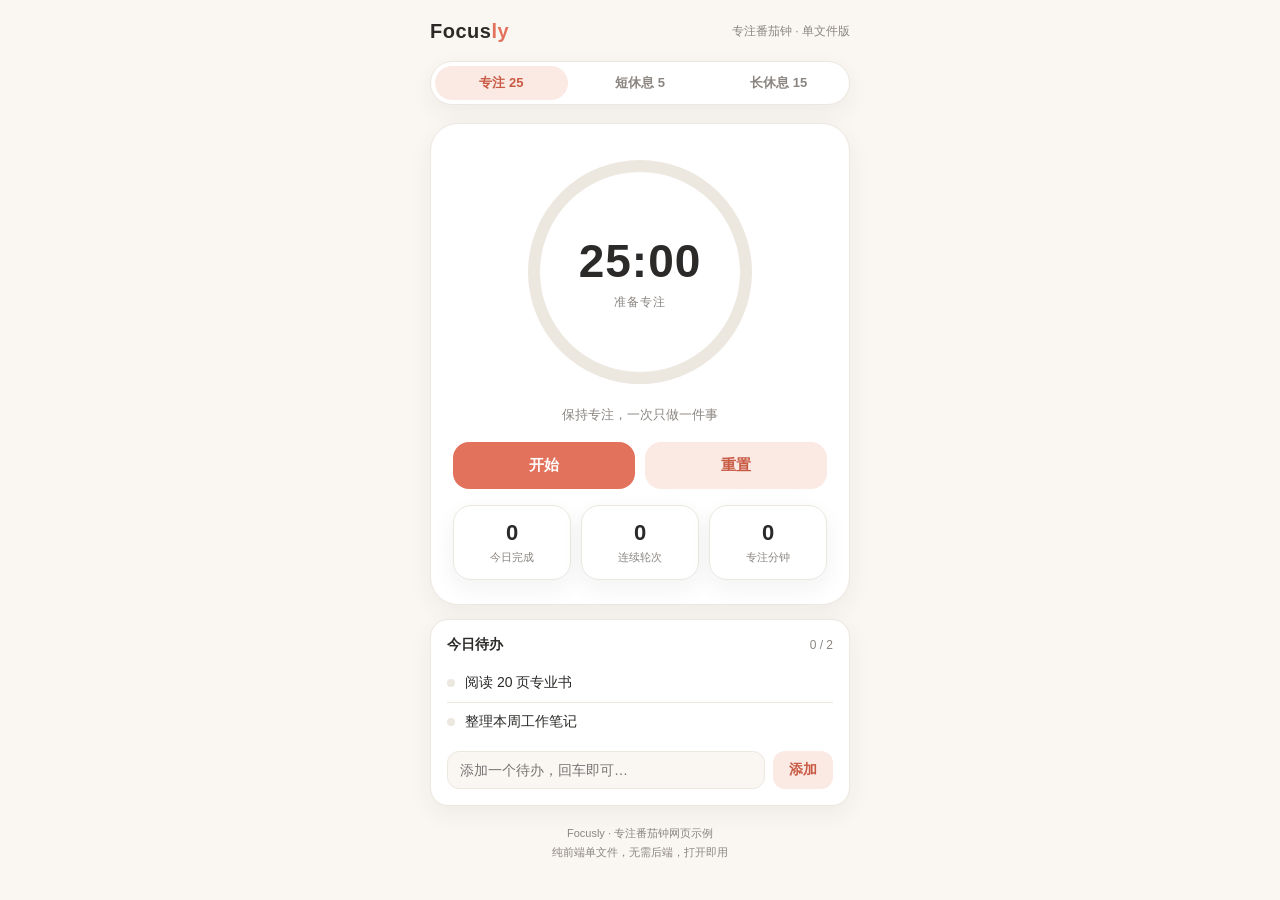
==== index.html @ edd3c275 "Add files via upload 专注番茄钟 ，专注：25分钟  休息5分钟 长休息15分钟 # Focusly · 专注番茄钟网页应用  一个纯前端实现的专注番茄钟网页示例，打开即用，" ====
<!DOCTYPE html>
<html lang="zh-CN">
<head>
<meta charset="UTF-8">
<meta name="viewport" content="width=device-width, initial-scale=1.0, viewport-fit=cover">
<meta name="theme-color" content="#faf7f2">
<title>Focusly · 专注番茄钟</title>
<style>
  :root {
    --bg: #faf7f2;
    --card: #ffffff;
    --text: #2b2a28;
    --muted: #8a8580;
    --line: #ece7df;
    --accent: #e2725b;
    --accent-soft: #fbe9e4;
    --accent-deep: #c85a43;
    --shadow: 0 8px 24px rgba(43, 42, 40, 0.06);
  }
  * { box-sizing: border-box; -webkit-tap-highlight-color: transparent; }
  html, body { margin: 0; padding: 0; }
  body {
    background: var(--bg);
    color: var(--text);
    font-family: -apple-system, BlinkMacSystemFont, "PingFang SC", "Helvetica Neue", "Microsoft YaHei", sans-serif;
    min-height: 100vh;
    display: flex;
    flex-direction: column;
    align-items: center;
    padding: max(20px, env(safe-area-inset-top)) 16px max(24px, env(safe-area-inset-bottom));
  }
  .wrap { width: 100%; max-width: 420px; }
  header {
    display: flex;
    align-items: center;
    justify-content: space-between;
    margin-bottom: 18px;
  }
  .brand { font-size: 20px; font-weight: 700; letter-spacing: 0.5px; }
  .brand span { color: var(--accent); }
  .tag { font-size: 12px; color: var(--muted); }

  .tabs {
    display: flex;
    gap: 6px;
    background: var(--card);
    border: 1px solid var(--line);
    padding: 4px;
    border-radius: 999px;
    margin-bottom: 18px;
    box-shadow: var(--shadow);
  }
  .tab {
    flex: 1;
    border: none;
    background: transparent;
    color: var(--muted);
    font-size: 13px;
    font-weight: 600;
    padding: 8px 0;
    border-radius: 999px;
    cursor: pointer;
    transition: background .2s ease, color .2s ease;
    font-family: inherit;
  }
  .tab.active { background: var(--accent-soft); color: var(--accent-deep); }

  .timer-card {
    background: var(--card);
    border: 1px solid var(--line);
    border-radius: 28px;
    padding: 28px 22px 24px;
    box-shadow: var(--shadow);
    text-align: center;
  }
  .ring { position: relative; width: 240px; height: 240px; margin: 0 auto 14px; }
  .ring svg { transform: rotate(-90deg); width: 100%; height: 100%; }
  .ring .track { stroke: var(--line); }
  .ring .prog { stroke: var(--accent); stroke-linecap: round; transition: stroke-dashoffset .5s linear; }
  .time-text {
    position: absolute; inset: 0;
    display: flex; flex-direction: column;
    align-items: center; justify-content: center;
    gap: 6px;
  }
  .time-value { font-size: 46px; font-weight: 700; font-variant-numeric: tabular-nums; letter-spacing: 1px; }
  .time-label { font-size: 12px; color: var(--muted); letter-spacing: 1px; }
  .hint { font-size: 13px; color: var(--muted); min-height: 18px; }

  .actions { display: flex; gap: 10px; margin-top: 18px; }
  .btn {
    flex: 1;
    border: none;
    border-radius: 16px;
    padding: 14px 0;
    font-size: 15px;
    font-weight: 700;
    cursor: pointer;
    transition: transform .12s ease, opacity .2s ease;
    font-family: inherit;
  }
  .btn:active { transform: scale(0.97); }
  .btn-primary { background: var(--accent); color: #fff; }
  .btn-primary:disabled { opacity: .5; }
  .btn-ghost { background: var(--accent-soft); color: var(--accent-deep); }
  .btn-ghost:disabled { opacity: .5; }

  .stats {
    display: grid;
    grid-template-columns: repeat(3, 1fr);
    gap: 10px;
    margin-top: 16px;
  }
  .stat {
    background: var(--card);
    border: 1px solid var(--line);
    border-radius: 18px;
    padding: 14px 8px;
    text-align: center;
    box-shadow: var(--shadow);
  }
  .stat-num { font-size: 22px; font-weight: 700; font-variant-numeric: tabular-nums; }
  .stat-label { font-size: 11px; color: var(--muted); margin-top: 4px; }

  .task-card {
    background: var(--card);
    border: 1px solid var(--line);
    border-radius: 18px;
    padding: 16px;
    margin-top: 14px;
    box-shadow: var(--shadow);
  }
  .task-head { display: flex; align-items: center; justify-content: space-between; margin-bottom: 10px; }
  .task-title { font-size: 14px; font-weight: 700; }
  .task-count { font-size: 12px; color: var(--muted); }
  .task-list { list-style: none; margin: 0; padding: 0; }
  .task-item {
    display: flex; align-items: center; gap: 10px;
    padding: 10px 0; border-top: 1px solid var(--line);
  }
  .task-item:first-child { border-top: none; }
  .dot { width: 8px; height: 8px; border-radius: 50%; background: var(--line); flex: 0 0 auto; }
  .task-item.done .dot { background: var(--accent); }
  .task-item .name { flex: 1; font-size: 14px; min-width: 0; overflow: hidden; text-overflow: ellipsis; white-space: nowrap; }
  .task-item.done .name { text-decoration: line-through; color: var(--muted); }
  .add-row { display: flex; gap: 8px; margin-top: 10px; }
  .add-row input {
    flex: 1; min-width: 0;
    border: 1px solid var(--line); border-radius: 12px;
    padding: 10px 12px; font-size: 14px; font-family: inherit;
    background: var(--bg); color: var(--text);
  }
  .add-row input:focus { outline: none; border-color: var(--accent); }
  .add-row button {
    border: none; border-radius: 12px; background: var(--accent-soft);
    color: var(--accent-deep); font-weight: 700; font-size: 14px;
    padding: 0 16px; cursor: pointer; font-family: inherit;
  }
  footer { text-align: center; font-size: 11px; color: var(--muted); margin-top: 18px; line-height: 1.7; }
</style>
</head>
<body>
<div class="wrap">
  <header>
    <div class="brand">Focus<span>ly</span></div>
    <div class="tag">专注番茄钟 · 单文件版</div>
  </header>

  <div class="tabs" id="tabs">
    <button class="tab active" data-mode="focus" data-min="25">专注 25</button>
    <button class="tab" data-mode="break" data-min="5">短休息 5</button>
    <button class="tab" data-mode="break" data-min="15">长休息 15</button>
  </div>

  <div class="timer-card">
    <div class="ring">
      <svg viewBox="0 0 240 240">
        <circle class="track" cx="120" cy="120" r="106" fill="none" stroke-width="12"></circle>
        <circle class="prog" id="prog" cx="120" cy="120" r="106" fill="none" stroke-width="12"
                stroke-dasharray="666.02" stroke-dashoffset="0"></circle>
      </svg>
      <div class="time-text">
        <div class="time-value" id="timeText">25:00</div>
        <div class="time-label" id="timeLabel">准备专注</div>
      </div>
    </div>
    <div class="hint" id="hint">保持专注，一次只做一件事</div>
    <div class="actions">
      <button class="btn btn-primary" id="startBtn">开始</button>
      <button class="btn btn-ghost" id="resetBtn">重置</button>
    </div>
    <div class="stats">
      <div class="stat"><div class="stat-num" id="doneCount">0</div><div class="stat-label">今日完成</div></div>
      <div class="stat"><div class="stat-num" id="cycleCount">0</div><div class="stat-label">连续轮次</div></div>
      <div class="stat"><div class="stat-num" id="totalMin">0</div><div class="stat-label">专注分钟</div></div>
    </div>
  </div>

  <div class="task-card">
    <div class="task-head">
      <div class="task-title">今日待办</div>
      <div class="task-count" id="taskCount">0 / 0</div>
    </div>
    <ul class="task-list" id="taskList"></ul>
    <div class="add-row">
      <input id="taskInput" type="text" placeholder="添加一个待办，回车即可…" maxlength="40">
      <button id="addBtn">添加</button>
    </div>
  </div>

  <footer>
    Focusly · 专注番茄钟网页示例<br>纯前端单文件，无需后端，打开即用
  </footer>
</div>

<script>
(function () {
  var CIRC = 666.02;
  var prog = document.getElementById('prog');
  var timeText = document.getElementById('timeText');
  var timeLabel = document.getElementById('timeLabel');
  var hint = document.getElementById('hint');
  var startBtn = document.getElementById('startBtn');
  var resetBtn = document.getElementById('resetBtn');
  var doneCount = document.getElementById('doneCount');
  var cycleCount = document.getElementById('cycleCount');
  var totalMin = document.getElementById('totalMin');
  var taskCount = document.getElementById('taskCount');
  var taskList = document.getElementById('taskList');
  var taskInput = document.getElementById('taskInput');
  var addBtn = document.getElementById('addBtn');
  var tabs = document.getElementById('tabs');

  var state = {
    mode: 'focus',
    total: 25 * 60,
    left: 25 * 60,
    running: false,
    tickId: null,
    doneToday: 0,
    cycles: 0,
    totalMinutes: 0,
    tasks: [
      { name: '阅读 20 页专业书', done: false },
      { name: '整理本周工作笔记', done: false }
    ]
  };

  function fmt(sec) {
    var m = Math.floor(sec / 60);
    var s = sec % 60;
    return (m < 10 ? '0' : '') + m + ':' + (s < 10 ? '0' : '') + s;
  }

  function render() {
    timeText.textContent = fmt(state.left);
    var ratio = state.total > 0 ? (state.total - state.left) / state.total : 0;
    if (ratio < 0) ratio = 0;
    if (ratio > 1) ratio = 1;
    prog.style.strokeDashoffset = String(CIRC * (1 - ratio));
    timeLabel.textContent = state.mode === 'focus'
      ? (state.running ? '专注中' : '准备专注')
      : (state.running ? '休息中' : '准备休息');
    startBtn.textContent = state.running ? '暂停' : '开始';
    doneCount.textContent = String(state.doneToday);
    cycleCount.textContent = String(state.cycles);
    totalMin.textContent = String(state.totalMinutes);
  }

  function tick() {
    if (state.left > 0) {
      state.left -= 1;
      if (state.left <= 0) {
        state.left = 0;
        stop();
        finish();
      }
      render();
    }
  }

  function start() {
    if (state.running) {
      stop();
      render();
      return;
    }
    if (state.left <= 0) state.left = state.total;
    state.running = true;
    hint.textContent = state.mode === 'focus' ? '保持专注，一次只做一件事' : '放松一下，起身活动肩颈';
    render();
    state.tickId = setInterval(tick, 1000);
  }

  function stop() {
    state.running = false;
    if (state.tickId) {
      clearInterval(state.tickId);
      state.tickId = null;
    }
  }

  function finish() {
    if (state.mode === 'focus') {
      state.doneToday += 1;
      state.cycles += 1;
      state.totalMinutes += Math.round(state.total / 60);
      hint.textContent = '本轮专注完成，休息一下吧';
    } else {
      hint.textContent = '休息结束，准备开始下一轮';
    }
    render();
  }

  function reset() {
    stop();
    state.left = state.total;
    hint.textContent = '已重置';
    render();
  }

  function switchMode(mode, minutes) {
    stop();
    state.mode = mode;
    state.total = minutes * 60;
    state.left = state.total;
    hint.textContent = mode === 'focus' ? '保持专注，一次只做一件事' : '放松一下，起身活动肩颈';
    render();
  }

  tabs.addEventListener('click', function (e) {
    var btn = e.target.closest('.tab');
    if (!btn) return;
    var all = tabs.querySelectorAll('.tab');
    for (var i = 0; i < all.length; i++) all[i].classList.remove('active');
    btn.classList.add('active');
    switchMode(btn.getAttribute('data-mode'), parseInt(btn.getAttribute('data-min'), 10));
  });

  startBtn.addEventListener('click', start);
  resetBtn.addEventListener('click', reset);

  function renderTasks() {
    taskList.innerHTML = '';
    var done = 0;
    for (var i = 0; i < state.tasks.length; i++) {
      var t = state.tasks[i];
      if (t.done) done += 1;
      var li = document.createElement('li');
      li.className = 'task-item' + (t.done ? ' done' : '');
      var dot = document.createElement('span');
      dot.className = 'dot';
      var name = document.createElement('span');
      name.className = 'name';
      name.textContent = t.name;
      li.appendChild(dot);
      li.appendChild(name);
      taskList.appendChild(li);
    }
    taskCount.textContent = done + ' / ' + state.tasks.length;
  }

  function addTask() {
    var v = taskInput.value.trim();
    if (!v) return;
    state.tasks.push({ name: v, done: false });
    taskInput.value = '';
    renderTasks();
  }

  addBtn.addEventListener('click', addTask);
  taskInput.addEventListener('keydown', function (e) {
    if (e.key === 'Enter') addTask();
  });

  taskList.addEventListener('click', function (e) {
    var li = e.target.closest('.task-item');
    if (!li) return;
    var items = taskList.querySelectorAll('.task-item');
    var idx = -1;
    for (var i = 0; i < items.length; i++) {
      if (items[i] === li) { idx = i; break; }
    }
    if (idx >= 0 && state.tasks[idx]) {
      state.tasks[idx].done = !state.tasks[idx].done;
      renderTasks();
    }
  });

  renderTasks();
  render();
})();
</script>
</body>
</html>
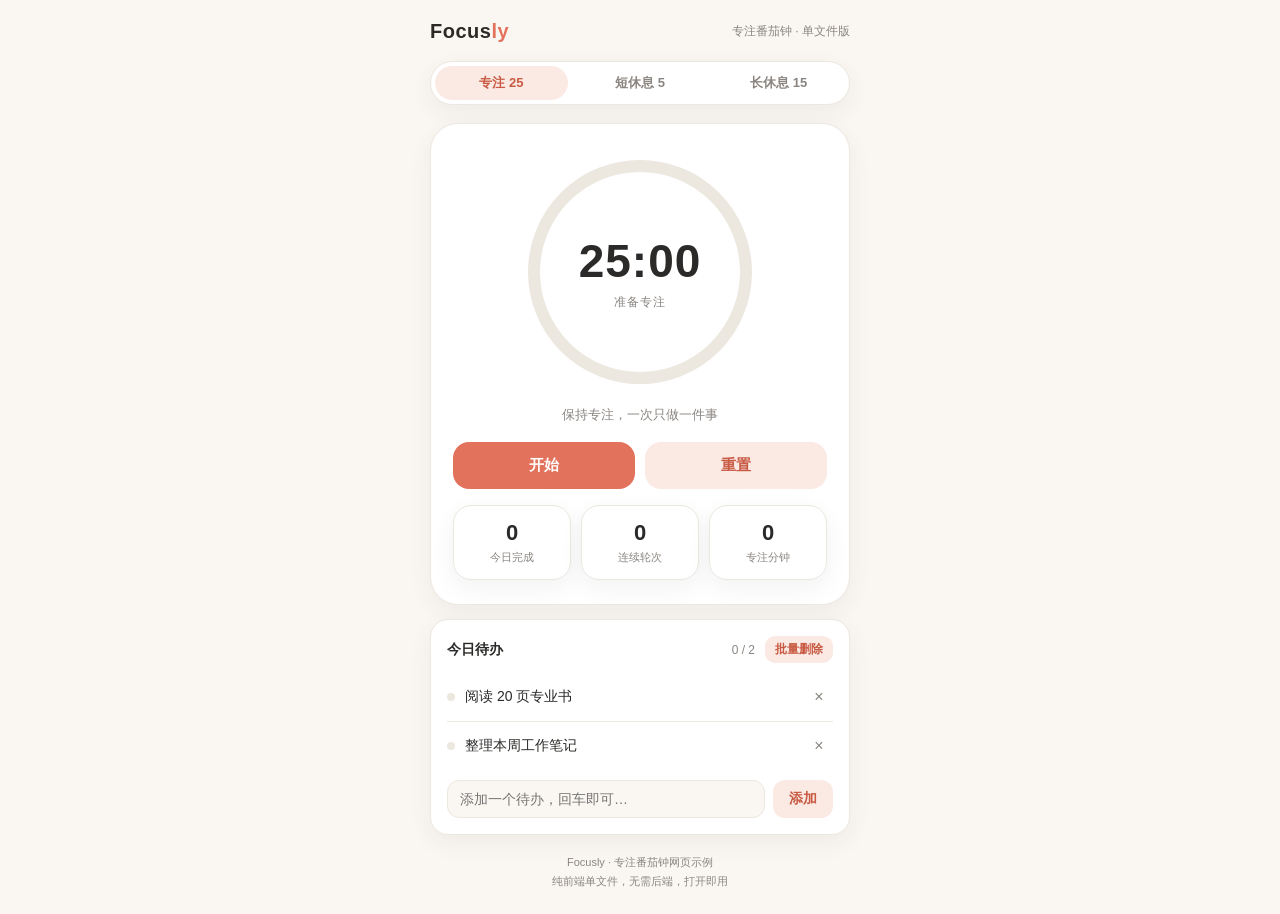
==== commit 6857eded: "时钟2已加删除功能" ====
--- a/index.html
+++ b/index.html
@@ -132,7 +132,13 @@
   }
   .task-head { display: flex; align-items: center; justify-content: space-between; margin-bottom: 10px; }
   .task-title { font-size: 14px; font-weight: 700; }
+  .task-head-right { display: flex; align-items: center; gap: 10px; }
   .task-count { font-size: 12px; color: var(--muted); }
+  .manage-btn {
+    border: none; border-radius: 10px; background: var(--accent-soft);
+    color: var(--accent-deep); font-size: 12px; font-weight: 600;
+    padding: 5px 10px; cursor: pointer; font-family: inherit;
+  }
   .task-list { list-style: none; margin: 0; padding: 0; }
   .task-item {
     display: flex; align-items: center; gap: 10px;
@@ -143,6 +149,37 @@
   .task-item.done .dot { background: var(--accent); }
   .task-item .name { flex: 1; font-size: 14px; min-width: 0; overflow: hidden; text-overflow: ellipsis; white-space: nowrap; }
   .task-item.done .name { text-decoration: line-through; color: var(--muted); }
+  .task-item .del {
+    flex: 0 0 auto;
+    border: none; background: transparent;
+    color: var(--muted); font-size: 16px; line-height: 1;
+    width: 28px; height: 28px; border-radius: 8px;
+    cursor: pointer; font-family: inherit;
+    transition: background .15s ease, color .15s ease;
+  }
+  .task-item .del:hover { background: var(--accent-soft); color: var(--accent-deep); }
+  .task-item .check {
+    display: none; width: 17px; height: 17px; margin: 0;
+    accent-color: var(--accent); flex: 0 0 auto; pointer-events: none;
+  }
+  .task-list.select-mode .check { display: block; }
+  .task-list.select-mode .del { display: none; }
+  .task-list.select-mode .task-item { cursor: pointer; }
+  .batch-bar {
+    display: none; align-items: center; gap: 8px;
+    padding: 8px 0 10px; border-top: 1px solid var(--line);
+    font-size: 12px; color: var(--muted);
+  }
+  .batch-bar.show { display: flex; }
+  .batch-bar label { display: flex; align-items: center; gap: 4px; cursor: pointer; }
+  .batch-bar input { accent-color: var(--accent); margin: 0; }
+  .batch-bar button {
+    border: none; border-radius: 10px; padding: 6px 10px;
+    font-size: 12px; font-weight: 600; cursor: pointer; font-family: inherit;
+  }
+  .batch-bar .danger { background: var(--accent); color: #fff; }
+  .batch-bar .danger:disabled { opacity: .5; }
+  .batch-bar .plain { background: var(--accent-soft); color: var(--accent-deep); margin-left: auto; }
   .add-row { display: flex; gap: 8px; margin-top: 10px; }
   .add-row input {
     flex: 1; min-width: 0;
@@ -199,7 +236,15 @@
   <div class="task-card">
     <div class="task-head">
       <div class="task-title">今日待办</div>
-      <div class="task-count" id="taskCount">0 / 0</div>
+      <div class="task-head-right">
+        <div class="task-count" id="taskCount">0 / 0</div>
+        <button class="manage-btn" id="manageBtn" type="button">批量删除</button>
+      </div>
+    </div>
+    <div class="batch-bar" id="batchBar">
+      <label><input type="checkbox" id="selectAll"> 全选</label>
+      <button class="danger" id="deleteSelectedBtn" type="button" disabled>删除选中</button>
+      <button class="plain" id="cancelBatchBtn" type="button">取消</button>
     </div>
     <ul class="task-list" id="taskList"></ul>
     <div class="add-row">
@@ -230,6 +275,20 @@
   var taskInput = document.getElementById('taskInput');
   var addBtn = document.getElementById('addBtn');
   var tabs = document.getElementById('tabs');
+  var manageBtn = document.getElementById('manageBtn');
+  var batchBar = document.getElementById('batchBar');
+  var selectAll = document.getElementById('selectAll');
+  var deleteSelectedBtn = document.getElementById('deleteSelectedBtn');
+  var cancelBatchBtn = document.getElementById('cancelBatchBtn');
+
+  var STORE_KEY = 'focusly-state-v1';
+  var batchMode = false;
+  var selected = {};
+
+  function todayStr() {
+    var d = new Date();
+    return d.getFullYear() + '-' + (d.getMonth() + 1) + '-' + d.getDate();
+  }
 
   var state = {
     mode: 'focus',
@@ -246,6 +305,56 @@
     ]
   };
 
+  // 从本地存储恢复数据（刷新后不丢失；跨天自动重置今日统计）
+  try {
+    var raw = localStorage.getItem(STORE_KEY);
+    if (raw) {
+      var saved = JSON.parse(raw);
+      if (saved && typeof saved === 'object') {
+        var isToday = saved.date === todayStr();
+        state.doneToday = isToday ? (Number(saved.doneToday) || 0) : 0;
+        state.cycles = isToday ? (Number(saved.cycles) || 0) : 0;
+        state.totalMinutes = isToday ? (Number(saved.totalMinutes) || 0) : 0;
+        if (Array.isArray(saved.tasks)) {
+          state.tasks = saved.tasks.filter(function (t) {
+            return t && typeof t.name === 'string';
+          }).map(function (t) { return { name: t.name, done: !!t.done }; });
+        }
+        if (saved.mode === 'focus' || saved.mode === 'break') {
+          state.mode = saved.mode;
+          state.total = Number(saved.total) > 0 ? Number(saved.total) : 25 * 60;
+          var left = Number(saved.left);
+          state.left = isFinite(left) && left >= 0 && left <= state.total ? left : state.total;
+        }
+      }
+    }
+  } catch (e) {}
+
+  function saveState() {
+    try {
+      localStorage.setItem(STORE_KEY, JSON.stringify({
+        date: todayStr(),
+        mode: state.mode,
+        total: state.total,
+        left: state.left,
+        doneToday: state.doneToday,
+        cycles: state.cycles,
+        totalMinutes: state.totalMinutes,
+        tasks: state.tasks
+      }));
+    } catch (e) {}
+  }
+
+  function syncTab() {
+    var all = tabs.querySelectorAll('.tab');
+    for (var i = 0; i < all.length; i++) {
+      var btn = all[i];
+      var match = btn.getAttribute('data-mode') === state.mode &&
+        parseInt(btn.getAttribute('data-min'), 10) === Math.round(state.total / 60);
+      btn.classList.toggle('active', match);
+    }
+  }
+
   function fmt(sec) {
     var m = Math.floor(sec / 60);
     var s = sec % 60;
@@ -265,6 +374,7 @@
     doneCount.textContent = String(state.doneToday);
     cycleCount.textContent = String(state.cycles);
     totalMin.textContent = String(state.totalMinutes);
+    saveState();
   }
 
   function tick() {
@@ -342,12 +452,19 @@
 
   function renderTasks() {
     taskList.innerHTML = '';
+    taskList.classList.toggle('select-mode', batchMode);
     var done = 0;
     for (var i = 0; i < state.tasks.length; i++) {
       var t = state.tasks[i];
       if (t.done) done += 1;
       var li = document.createElement('li');
       li.className = 'task-item' + (t.done ? ' done' : '');
+      var check = document.createElement('input');
+      check.type = 'checkbox';
+      check.className = 'check';
+      check.checked = !!selected[i];
+      check.setAttribute('aria-label', '选择待办：' + t.name);
+      li.appendChild(check);
       var dot = document.createElement('span');
       dot.className = 'dot';
       var name = document.createElement('span');
@@ -355,9 +472,24 @@
       name.textContent = t.name;
       li.appendChild(dot);
       li.appendChild(name);
+      var del = document.createElement('button');
+      del.className = 'del';
+      del.type = 'button';
+      del.setAttribute('aria-label', '删除待办：' + t.name);
+      del.title = '删除';
+      del.textContent = '×';
+      li.appendChild(del);
       taskList.appendChild(li);
     }
     taskCount.textContent = done + ' / ' + state.tasks.length;
+    batchBar.classList.toggle('show', batchMode);
+    var selCount = 0;
+    for (var k in selected) { if (selected[k]) selCount += 1; }
+    deleteSelectedBtn.disabled = selCount === 0;
+    selectAll.checked = state.tasks.length > 0 && selCount === state.tasks.length;
+    selectAll.disabled = state.tasks.length === 0;
+    manageBtn.textContent = batchMode ? '完成' : '批量删除';
+    saveState();
   }
 
   function addTask() {
@@ -381,12 +513,47 @@
     for (var i = 0; i < items.length; i++) {
       if (items[i] === li) { idx = i; break; }
     }
-    if (idx >= 0 && state.tasks[idx]) {
-      state.tasks[idx].done = !state.tasks[idx].done;
+    if (idx < 0 || !state.tasks[idx]) return;
+    if (batchMode) {
+      selected[idx] = !selected[idx];
       renderTasks();
-    }
-  });
-
+      return;
+    }
+    if (e.target.closest('.del')) {
+      state.tasks.splice(idx, 1);
+      renderTasks();
+      return;
+    }
+    state.tasks[idx].done = !state.tasks[idx].done;
+    renderTasks();
+  });
+
+  // 批量删除相关
+  manageBtn.addEventListener('click', function () {
+    batchMode = !batchMode;
+    selected = {};
+    renderTasks();
+  });
+  selectAll.addEventListener('change', function () {
+    selected = {};
+    if (selectAll.checked) {
+      for (var i = 0; i < state.tasks.length; i++) selected[i] = true;
+    }
+    renderTasks();
+  });
+  deleteSelectedBtn.addEventListener('click', function () {
+    state.tasks = state.tasks.filter(function (_, i) { return !selected[i]; });
+    batchMode = false;
+    selected = {};
+    renderTasks();
+  });
+  cancelBatchBtn.addEventListener('click', function () {
+    batchMode = false;
+    selected = {};
+    renderTasks();
+  });
+
+  syncTab();
   renderTasks();
   render();
 })();
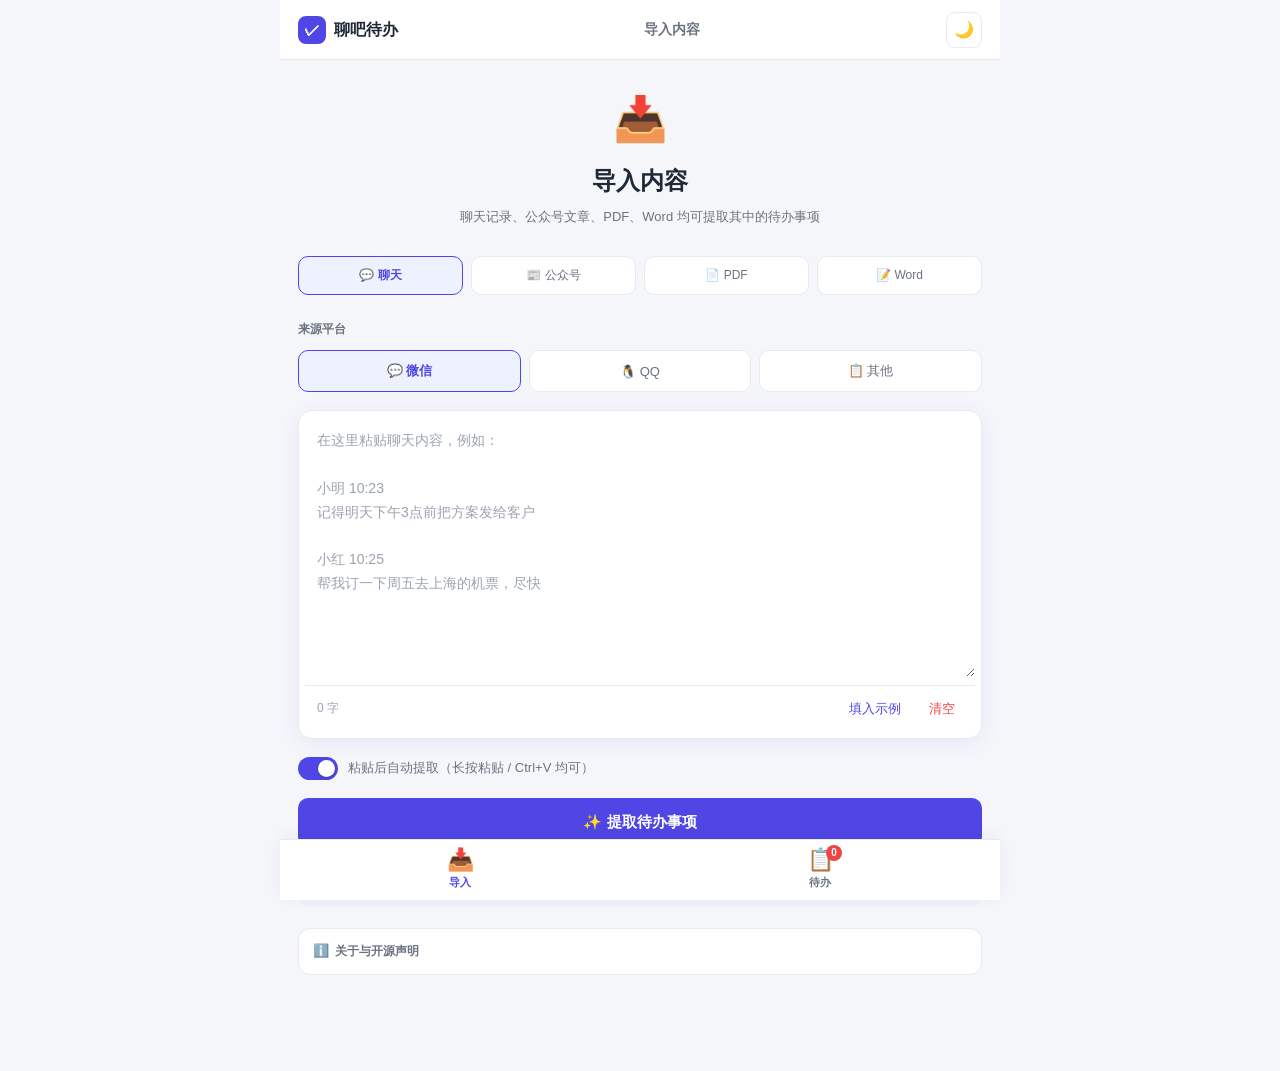
==== commit 6f4cb469: "Add files via upload" ====
--- a/index.html
+++ b/index.html
@@ -3,560 +3,148 @@
 <head>
 <meta charset="UTF-8">
 <meta name="viewport" content="width=device-width, initial-scale=1.0, viewport-fit=cover">
-<meta name="theme-color" content="#faf7f2">
-<title>Focusly · 专注番茄钟</title>
-<style>
-  :root {
-    --bg: #faf7f2;
-    --card: #ffffff;
-    --text: #2b2a28;
-    --muted: #8a8580;
-    --line: #ece7df;
-    --accent: #e2725b;
-    --accent-soft: #fbe9e4;
-    --accent-deep: #c85a43;
-    --shadow: 0 8px 24px rgba(43, 42, 40, 0.06);
-  }
-  * { box-sizing: border-box; -webkit-tap-highlight-color: transparent; }
-  html, body { margin: 0; padding: 0; }
-  body {
-    background: var(--bg);
-    color: var(--text);
-    font-family: -apple-system, BlinkMacSystemFont, "PingFang SC", "Helvetica Neue", "Microsoft YaHei", sans-serif;
-    min-height: 100vh;
-    display: flex;
-    flex-direction: column;
-    align-items: center;
-    padding: max(20px, env(safe-area-inset-top)) 16px max(24px, env(safe-area-inset-bottom));
-  }
-  .wrap { width: 100%; max-width: 420px; }
-  header {
-    display: flex;
-    align-items: center;
-    justify-content: space-between;
-    margin-bottom: 18px;
-  }
-  .brand { font-size: 20px; font-weight: 700; letter-spacing: 0.5px; }
-  .brand span { color: var(--accent); }
-  .tag { font-size: 12px; color: var(--muted); }
+<title>聊吧待办 · 导入内容</title>
+<link rel="icon" href="data:image/svg+xml,%3Csvg xmlns='http://www.w3.org/2000/svg' viewBox='0 0 64 64'%3E%3Crect width='64' height='64' rx='14' fill='%234f46e5'/%3E%3Cpath d='M18 33l9 9 20-22' stroke='white' stroke-width='7' stroke-linecap='round' stroke-linejoin='round' fill='none'/%3E%3C/svg%3E">
+<link rel="stylesheet" href="styles.css">
+</head>
+<body class="page-paste">
+<div class="app">
 
-  .tabs {
-    display: flex;
-    gap: 6px;
-    background: var(--card);
-    border: 1px solid var(--line);
-    padding: 4px;
-    border-radius: 999px;
-    margin-bottom: 18px;
-    box-shadow: var(--shadow);
-  }
-  .tab {
-    flex: 1;
-    border: none;
-    background: transparent;
-    color: var(--muted);
-    font-size: 13px;
-    font-weight: 600;
-    padding: 8px 0;
-    border-radius: 999px;
-    cursor: pointer;
-    transition: background .2s ease, color .2s ease;
-    font-family: inherit;
-  }
-  .tab.active { background: var(--accent-soft); color: var(--accent-deep); }
-
-  .timer-card {
-    background: var(--card);
-    border: 1px solid var(--line);
-    border-radius: 28px;
-    padding: 28px 22px 24px;
-    box-shadow: var(--shadow);
-    text-align: center;
-  }
-  .ring { position: relative; width: 240px; height: 240px; margin: 0 auto 14px; }
-  .ring svg { transform: rotate(-90deg); width: 100%; height: 100%; }
-  .ring .track { stroke: var(--line); }
-  .ring .prog { stroke: var(--accent); stroke-linecap: round; transition: stroke-dashoffset .5s linear; }
-  .time-text {
-    position: absolute; inset: 0;
-    display: flex; flex-direction: column;
-    align-items: center; justify-content: center;
-    gap: 6px;
-  }
-  .time-value { font-size: 46px; font-weight: 700; font-variant-numeric: tabular-nums; letter-spacing: 1px; }
-  .time-label { font-size: 12px; color: var(--muted); letter-spacing: 1px; }
-  .hint { font-size: 13px; color: var(--muted); min-height: 18px; }
-
-  .actions { display: flex; gap: 10px; margin-top: 18px; }
-  .btn {
-    flex: 1;
-    border: none;
-    border-radius: 16px;
-    padding: 14px 0;
-    font-size: 15px;
-    font-weight: 700;
-    cursor: pointer;
-    transition: transform .12s ease, opacity .2s ease;
-    font-family: inherit;
-  }
-  .btn:active { transform: scale(0.97); }
-  .btn-primary { background: var(--accent); color: #fff; }
-  .btn-primary:disabled { opacity: .5; }
-  .btn-ghost { background: var(--accent-soft); color: var(--accent-deep); }
-  .btn-ghost:disabled { opacity: .5; }
-
-  .stats {
-    display: grid;
-    grid-template-columns: repeat(3, 1fr);
-    gap: 10px;
-    margin-top: 16px;
-  }
-  .stat {
-    background: var(--card);
-    border: 1px solid var(--line);
-    border-radius: 18px;
-    padding: 14px 8px;
-    text-align: center;
-    box-shadow: var(--shadow);
-  }
-  .stat-num { font-size: 22px; font-weight: 700; font-variant-numeric: tabular-nums; }
-  .stat-label { font-size: 11px; color: var(--muted); margin-top: 4px; }
-
-  .task-card {
-    background: var(--card);
-    border: 1px solid var(--line);
-    border-radius: 18px;
-    padding: 16px;
-    margin-top: 14px;
-    box-shadow: var(--shadow);
-  }
-  .task-head { display: flex; align-items: center; justify-content: space-between; margin-bottom: 10px; }
-  .task-title { font-size: 14px; font-weight: 700; }
-  .task-head-right { display: flex; align-items: center; gap: 10px; }
-  .task-count { font-size: 12px; color: var(--muted); }
-  .manage-btn {
-    border: none; border-radius: 10px; background: var(--accent-soft);
-    color: var(--accent-deep); font-size: 12px; font-weight: 600;
-    padding: 5px 10px; cursor: pointer; font-family: inherit;
-  }
-  .task-list { list-style: none; margin: 0; padding: 0; }
-  .task-item {
-    display: flex; align-items: center; gap: 10px;
-    padding: 10px 0; border-top: 1px solid var(--line);
-  }
-  .task-item:first-child { border-top: none; }
-  .dot { width: 8px; height: 8px; border-radius: 50%; background: var(--line); flex: 0 0 auto; }
-  .task-item.done .dot { background: var(--accent); }
-  .task-item .name { flex: 1; font-size: 14px; min-width: 0; overflow: hidden; text-overflow: ellipsis; white-space: nowrap; }
-  .task-item.done .name { text-decoration: line-through; color: var(--muted); }
-  .task-item .del {
-    flex: 0 0 auto;
-    border: none; background: transparent;
-    color: var(--muted); font-size: 16px; line-height: 1;
-    width: 28px; height: 28px; border-radius: 8px;
-    cursor: pointer; font-family: inherit;
-    transition: background .15s ease, color .15s ease;
-  }
-  .task-item .del:hover { background: var(--accent-soft); color: var(--accent-deep); }
-  .task-item .check {
-    display: none; width: 17px; height: 17px; margin: 0;
-    accent-color: var(--accent); flex: 0 0 auto; pointer-events: none;
-  }
-  .task-list.select-mode .check { display: block; }
-  .task-list.select-mode .del { display: none; }
-  .task-list.select-mode .task-item { cursor: pointer; }
-  .batch-bar {
-    display: none; align-items: center; gap: 8px;
-    padding: 8px 0 10px; border-top: 1px solid var(--line);
-    font-size: 12px; color: var(--muted);
-  }
-  .batch-bar.show { display: flex; }
-  .batch-bar label { display: flex; align-items: center; gap: 4px; cursor: pointer; }
-  .batch-bar input { accent-color: var(--accent); margin: 0; }
-  .batch-bar button {
-    border: none; border-radius: 10px; padding: 6px 10px;
-    font-size: 12px; font-weight: 600; cursor: pointer; font-family: inherit;
-  }
-  .batch-bar .danger { background: var(--accent); color: #fff; }
-  .batch-bar .danger:disabled { opacity: .5; }
-  .batch-bar .plain { background: var(--accent-soft); color: var(--accent-deep); margin-left: auto; }
-  .add-row { display: flex; gap: 8px; margin-top: 10px; }
-  .add-row input {
-    flex: 1; min-width: 0;
-    border: 1px solid var(--line); border-radius: 12px;
-    padding: 10px 12px; font-size: 14px; font-family: inherit;
-    background: var(--bg); color: var(--text);
-  }
-  .add-row input:focus { outline: none; border-color: var(--accent); }
-  .add-row button {
-    border: none; border-radius: 12px; background: var(--accent-soft);
-    color: var(--accent-deep); font-weight: 700; font-size: 14px;
-    padding: 0 16px; cursor: pointer; font-family: inherit;
-  }
-  footer { text-align: center; font-size: 11px; color: var(--muted); margin-top: 18px; line-height: 1.7; }
-</style>
-</head>
-<body>
-<div class="wrap">
-  <header>
-    <div class="brand">Focus<span>ly</span></div>
-    <div class="tag">专注番茄钟 · 单文件版</div>
+  <header class="topbar">
+    <div class="brand"><span class="brand-icon">✓</span><span>聊吧待办</span></div>
+    <span class="topbar-title">导入内容</span>
+    <button class="icon-btn" id="themeToggle" title="切换主题">🌙</button>
   </header>
 
-  <div class="tabs" id="tabs">
-    <button class="tab active" data-mode="focus" data-min="25">专注 25</button>
-    <button class="tab" data-mode="break" data-min="5">短休息 5</button>
-    <button class="tab" data-mode="break" data-min="15">长休息 15</button>
-  </div>
+  <main class="paste-main">
+    <div class="page-heading">
+      <div class="heading-icon">📥</div>
+      <h1>导入内容</h1>
+      <p>聊天记录、公众号文章、PDF、Word 均可提取其中的待办事项</p>
+    </div>
 
-  <div class="timer-card">
-    <div class="ring">
-      <svg viewBox="0 0 240 240">
-        <circle class="track" cx="120" cy="120" r="106" fill="none" stroke-width="12"></circle>
-        <circle class="prog" id="prog" cx="120" cy="120" r="106" fill="none" stroke-width="12"
-                stroke-dasharray="666.02" stroke-dashoffset="0"></circle>
-      </svg>
-      <div class="time-text">
-        <div class="time-value" id="timeText">25:00</div>
-        <div class="time-label" id="timeLabel">准备专注</div>
+    <!-- 来源标签 -->
+    <div class="source-tabs" id="sourceTabs">
+      <button class="source-tab active" data-tab="chat">💬 聊天</button>
+      <button class="source-tab" data-tab="article">📰 公众号</button>
+      <button class="source-tab" data-tab="pdf">📄 PDF</button>
+      <button class="source-tab" data-tab="word">📝 Word</button>
+    </div>
+
+    <!-- 聊天 / 公众号 粘贴区 -->
+    <div class="tab-panel active" id="panel-chat">
+      <div class="source-section">
+        <span class="section-label">来源平台</span>
+        <div class="source-options" id="sourceOptions">
+          <button class="source-btn active" data-source="微信">💬 微信</button>
+          <button class="source-btn" data-source="QQ">🐧 QQ</button>
+          <button class="source-btn" data-source="其他">📋 其他</button>
+        </div>
+      </div>
+      <div class="editor-card">
+        <textarea id="chatInput" placeholder="在这里粘贴聊天内容，例如：&#10;&#10;小明 10:23&#10;记得明天下午3点前把方案发给客户&#10;&#10;小红 10:25&#10;帮我订一下周五去上海的机票，尽快"></textarea>
+        <div class="editor-tools">
+          <span class="char-count" id="charCount">0 字</span>
+          <button class="text-btn" id="demoBtn">填入示例</button>
+          <button class="text-btn danger" id="clearBtn">清空</button>
+        </div>
       </div>
     </div>
-    <div class="hint" id="hint">保持专注，一次只做一件事</div>
-    <div class="actions">
-      <button class="btn btn-primary" id="startBtn">开始</button>
-      <button class="btn btn-ghost" id="resetBtn">重置</button>
-    </div>
-    <div class="stats">
-      <div class="stat"><div class="stat-num" id="doneCount">0</div><div class="stat-label">今日完成</div></div>
-      <div class="stat"><div class="stat-num" id="cycleCount">0</div><div class="stat-label">连续轮次</div></div>
-      <div class="stat"><div class="stat-num" id="totalMin">0</div><div class="stat-label">专注分钟</div></div>
-    </div>
-  </div>
 
-  <div class="task-card">
-    <div class="task-head">
-      <div class="task-title">今日待办</div>
-      <div class="task-head-right">
-        <div class="task-count" id="taskCount">0 / 0</div>
-        <button class="manage-btn" id="manageBtn" type="button">批量删除</button>
+    <div class="tab-panel" id="panel-article">
+      <div class="tip-box article-tip">
+        <strong>📰 公众号文章链接读取</strong><br>
+        粘贴文章链接，点「读取正文」自动抓取文章内容（<b>App 版走原生网络，读取更稳</b>）。若读取失败，可在下方手动粘贴正文。
+      </div>
+      <div class="link-input-card">
+        <div class="link-input-row">
+          <input type="url" id="articleUrl" placeholder="粘贴公众号文章链接，如 https://mp.weixin.qq.com/s/...">
+          <button class="primary-btn small" id="readArticleBtn">读取正文</button>
+        </div>
+        <div class="link-status" id="linkStatus" style="display:none"></div>
+      </div>
+      <div class="editor-card">
+        <textarea id="articleInput" placeholder="读取到的正文会显示在这里（可编辑）；也可直接手动粘贴正文…"></textarea>
+        <div class="editor-tools">
+          <span class="char-count" id="articleCount">0 字</span>
+          <button class="text-btn danger" id="clearArticleBtn">清空</button>
+        </div>
       </div>
     </div>
-    <div class="batch-bar" id="batchBar">
-      <label><input type="checkbox" id="selectAll"> 全选</label>
-      <button class="danger" id="deleteSelectedBtn" type="button" disabled>删除选中</button>
-      <button class="plain" id="cancelBatchBtn" type="button">取消</button>
+
+    <!-- PDF / Word 上传区 -->
+    <div class="tab-panel" id="panel-pdf">
+      <div class="upload-card" id="pdfDrop">
+        <div class="upload-icon">📄</div>
+        <h3>上传 PDF 文档</h3>
+        <p>点击选择或拖入 PDF 文件，自动提取文字中的待办</p>
+        <button class="primary-btn small" data-input="pdfFile">选择 PDF 文件</button>
+        <input type="file" id="pdfFile" accept=".pdf" hidden>
+      </div>
+      <div class="file-result" id="pdfResult" style="display:none">
+        <div class="file-result-head"><span>📄 <b id="pdfName"></b></span><button class="text-btn" id="pdfClear">移除</button></div>
+        <div class="file-preview" id="pdfPreview"></div>
+      </div>
     </div>
-    <ul class="task-list" id="taskList"></ul>
-    <div class="add-row">
-      <input id="taskInput" type="text" placeholder="添加一个待办，回车即可…" maxlength="40">
-      <button id="addBtn">添加</button>
+
+    <div class="tab-panel" id="panel-word">
+      <div class="upload-card" id="wordDrop">
+        <div class="upload-icon">📝</div>
+        <h3>上传 Word 文档</h3>
+        <p>支持 .docx 格式，自动提取文字中的待办</p>
+        <button class="primary-btn small" data-input="wordFile">选择 Word 文件</button>
+        <input type="file" id="wordFile" accept=".docx" hidden>
+      </div>
+      <div class="file-result" id="wordResult" style="display:none">
+        <div class="file-result-head"><span>📝 <b id="wordName"></b></span><button class="text-btn" id="wordClear">移除</button></div>
+        <div class="file-preview" id="wordPreview"></div>
+      </div>
     </div>
-  </div>
 
-  <footer>
-    Focusly · 专注番茄钟网页示例<br>纯前端单文件，无需后端，打开即用
-  </footer>
+    <label class="auto-switch" id="autoSwitchWrap">
+      <input type="checkbox" id="autoExtract" checked>
+      <span class="switch-track"><span class="switch-thumb"></span></span>
+      <span>粘贴后自动提取（长按粘贴 / Ctrl+V 均可）</span>
+    </label>
+
+    <button class="primary-btn big" id="extractBtn">✨ 提取待办事项</button>
+
+    <div class="tip-box">
+      <strong>💡 支持识别：</strong>记得 / 提醒 / 帮我 / 尽快 / 截止 / 明天 / 周五 / 地点：XX / @某人 等表达
+    </div>
+
+    <details class="oss-notice">
+      <summary>关于与开源声明</summary>
+      <div class="oss-body">
+        <p>聊吧待办 v1.5 · 免费开源 · 本地运行</p>
+        <p>本应用使用以下开源库，其许可协议如下：</p>
+        <ul>
+          <li><b>Mammoth.js</b>（Word 解析）· BSD-2-Clause · © 2013 Michael Williamson<br><a href="https://github.com/mwilliamson/mammoth.js/blob/master/LICENSE" target="_blank" rel="noopener">查看许可证全文</a></li>
+          <li><b>PDF.js</b>（PDF 解析）· Apache-2.0 · © Mozilla Foundation<br><a href="https://github.com/mozilla/pdf.js/blob/master/LICENSE" target="_blank" rel="noopener">查看许可证全文</a></li>
+        </ul>
+        <p class="oss-note">完整许可证文本随应用一同分发，位于 vendor 目录。</p>
+      </div>
+    </details>
+  </main>
+
+  <div class="toast" id="toast"></div>
+
+  <nav class="bottom-nav">
+    <a class="bn-item active" href="index.html">
+      <span class="bn-icon">📥</span><span>导入</span>
+    </a>
+    <a class="bn-item" href="todos.html">
+      <span class="bn-icon">📋</span><span>待办</span>
+      <span class="bn-badge" id="tabBadge">0</span>
+    </a>
+  </nav>
 </div>
 
-<script>
-(function () {
-  var CIRC = 666.02;
-  var prog = document.getElementById('prog');
-  var timeText = document.getElementById('timeText');
-  var timeLabel = document.getElementById('timeLabel');
-  var hint = document.getElementById('hint');
-  var startBtn = document.getElementById('startBtn');
-  var resetBtn = document.getElementById('resetBtn');
-  var doneCount = document.getElementById('doneCount');
-  var cycleCount = document.getElementById('cycleCount');
-  var totalMin = document.getElementById('totalMin');
-  var taskCount = document.getElementById('taskCount');
-  var taskList = document.getElementById('taskList');
-  var taskInput = document.getElementById('taskInput');
-  var addBtn = document.getElementById('addBtn');
-  var tabs = document.getElementById('tabs');
-  var manageBtn = document.getElementById('manageBtn');
-  var batchBar = document.getElementById('batchBar');
-  var selectAll = document.getElementById('selectAll');
-  var deleteSelectedBtn = document.getElementById('deleteSelectedBtn');
-  var cancelBatchBtn = document.getElementById('cancelBatchBtn');
-
-  var STORE_KEY = 'focusly-state-v1';
-  var batchMode = false;
-  var selected = {};
-
-  function todayStr() {
-    var d = new Date();
-    return d.getFullYear() + '-' + (d.getMonth() + 1) + '-' + d.getDate();
-  }
-
-  var state = {
-    mode: 'focus',
-    total: 25 * 60,
-    left: 25 * 60,
-    running: false,
-    tickId: null,
-    doneToday: 0,
-    cycles: 0,
-    totalMinutes: 0,
-    tasks: [
-      { name: '阅读 20 页专业书', done: false },
-      { name: '整理本周工作笔记', done: false }
-    ]
-  };
-
-  // 从本地存储恢复数据（刷新后不丢失；跨天自动重置今日统计）
-  try {
-    var raw = localStorage.getItem(STORE_KEY);
-    if (raw) {
-      var saved = JSON.parse(raw);
-      if (saved && typeof saved === 'object') {
-        var isToday = saved.date === todayStr();
-        state.doneToday = isToday ? (Number(saved.doneToday) || 0) : 0;
-        state.cycles = isToday ? (Number(saved.cycles) || 0) : 0;
-        state.totalMinutes = isToday ? (Number(saved.totalMinutes) || 0) : 0;
-        if (Array.isArray(saved.tasks)) {
-          state.tasks = saved.tasks.filter(function (t) {
-            return t && typeof t.name === 'string';
-          }).map(function (t) { return { name: t.name, done: !!t.done }; });
-        }
-        if (saved.mode === 'focus' || saved.mode === 'break') {
-          state.mode = saved.mode;
-          state.total = Number(saved.total) > 0 ? Number(saved.total) : 25 * 60;
-          var left = Number(saved.left);
-          state.left = isFinite(left) && left >= 0 && left <= state.total ? left : state.total;
-        }
-      }
-    }
-  } catch (e) {}
-
-  function saveState() {
-    try {
-      localStorage.setItem(STORE_KEY, JSON.stringify({
-        date: todayStr(),
-        mode: state.mode,
-        total: state.total,
-        left: state.left,
-        doneToday: state.doneToday,
-        cycles: state.cycles,
-        totalMinutes: state.totalMinutes,
-        tasks: state.tasks
-      }));
-    } catch (e) {}
-  }
-
-  function syncTab() {
-    var all = tabs.querySelectorAll('.tab');
-    for (var i = 0; i < all.length; i++) {
-      var btn = all[i];
-      var match = btn.getAttribute('data-mode') === state.mode &&
-        parseInt(btn.getAttribute('data-min'), 10) === Math.round(state.total / 60);
-      btn.classList.toggle('active', match);
-    }
-  }
-
-  function fmt(sec) {
-    var m = Math.floor(sec / 60);
-    var s = sec % 60;
-    return (m < 10 ? '0' : '') + m + ':' + (s < 10 ? '0' : '') + s;
-  }
-
-  function render() {
-    timeText.textContent = fmt(state.left);
-    var ratio = state.total > 0 ? (state.total - state.left) / state.total : 0;
-    if (ratio < 0) ratio = 0;
-    if (ratio > 1) ratio = 1;
-    prog.style.strokeDashoffset = String(CIRC * (1 - ratio));
-    timeLabel.textContent = state.mode === 'focus'
-      ? (state.running ? '专注中' : '准备专注')
-      : (state.running ? '休息中' : '准备休息');
-    startBtn.textContent = state.running ? '暂停' : '开始';
-    doneCount.textContent = String(state.doneToday);
-    cycleCount.textContent = String(state.cycles);
-    totalMin.textContent = String(state.totalMinutes);
-    saveState();
-  }
-
-  function tick() {
-    if (state.left > 0) {
-      state.left -= 1;
-      if (state.left <= 0) {
-        state.left = 0;
-        stop();
-        finish();
-      }
-      render();
-    }
-  }
-
-  function start() {
-    if (state.running) {
-      stop();
-      render();
-      return;
-    }
-    if (state.left <= 0) state.left = state.total;
-    state.running = true;
-    hint.textContent = state.mode === 'focus' ? '保持专注，一次只做一件事' : '放松一下，起身活动肩颈';
-    render();
-    state.tickId = setInterval(tick, 1000);
-  }
-
-  function stop() {
-    state.running = false;
-    if (state.tickId) {
-      clearInterval(state.tickId);
-      state.tickId = null;
-    }
-  }
-
-  function finish() {
-    if (state.mode === 'focus') {
-      state.doneToday += 1;
-      state.cycles += 1;
-      state.totalMinutes += Math.round(state.total / 60);
-      hint.textContent = '本轮专注完成，休息一下吧';
-    } else {
-      hint.textContent = '休息结束，准备开始下一轮';
-    }
-    render();
-  }
-
-  function reset() {
-    stop();
-    state.left = state.total;
-    hint.textContent = '已重置';
-    render();
-  }
-
-  function switchMode(mode, minutes) {
-    stop();
-    state.mode = mode;
-    state.total = minutes * 60;
-    state.left = state.total;
-    hint.textContent = mode === 'focus' ? '保持专注，一次只做一件事' : '放松一下，起身活动肩颈';
-    render();
-  }
-
-  tabs.addEventListener('click', function (e) {
-    var btn = e.target.closest('.tab');
-    if (!btn) return;
-    var all = tabs.querySelectorAll('.tab');
-    for (var i = 0; i < all.length; i++) all[i].classList.remove('active');
-    btn.classList.add('active');
-    switchMode(btn.getAttribute('data-mode'), parseInt(btn.getAttribute('data-min'), 10));
-  });
-
-  startBtn.addEventListener('click', start);
-  resetBtn.addEventListener('click', reset);
-
-  function renderTasks() {
-    taskList.innerHTML = '';
-    taskList.classList.toggle('select-mode', batchMode);
-    var done = 0;
-    for (var i = 0; i < state.tasks.length; i++) {
-      var t = state.tasks[i];
-      if (t.done) done += 1;
-      var li = document.createElement('li');
-      li.className = 'task-item' + (t.done ? ' done' : '');
-      var check = document.createElement('input');
-      check.type = 'checkbox';
-      check.className = 'check';
-      check.checked = !!selected[i];
-      check.setAttribute('aria-label', '选择待办：' + t.name);
-      li.appendChild(check);
-      var dot = document.createElement('span');
-      dot.className = 'dot';
-      var name = document.createElement('span');
-      name.className = 'name';
-      name.textContent = t.name;
-      li.appendChild(dot);
-      li.appendChild(name);
-      var del = document.createElement('button');
-      del.className = 'del';
-      del.type = 'button';
-      del.setAttribute('aria-label', '删除待办：' + t.name);
-      del.title = '删除';
-      del.textContent = '×';
-      li.appendChild(del);
-      taskList.appendChild(li);
-    }
-    taskCount.textContent = done + ' / ' + state.tasks.length;
-    batchBar.classList.toggle('show', batchMode);
-    var selCount = 0;
-    for (var k in selected) { if (selected[k]) selCount += 1; }
-    deleteSelectedBtn.disabled = selCount === 0;
-    selectAll.checked = state.tasks.length > 0 && selCount === state.tasks.length;
-    selectAll.disabled = state.tasks.length === 0;
-    manageBtn.textContent = batchMode ? '完成' : '批量删除';
-    saveState();
-  }
-
-  function addTask() {
-    var v = taskInput.value.trim();
-    if (!v) return;
-    state.tasks.push({ name: v, done: false });
-    taskInput.value = '';
-    renderTasks();
-  }
-
-  addBtn.addEventListener('click', addTask);
-  taskInput.addEventListener('keydown', function (e) {
-    if (e.key === 'Enter') addTask();
-  });
-
-  taskList.addEventListener('click', function (e) {
-    var li = e.target.closest('.task-item');
-    if (!li) return;
-    var items = taskList.querySelectorAll('.task-item');
-    var idx = -1;
-    for (var i = 0; i < items.length; i++) {
-      if (items[i] === li) { idx = i; break; }
-    }
-    if (idx < 0 || !state.tasks[idx]) return;
-    if (batchMode) {
-      selected[idx] = !selected[idx];
-      renderTasks();
-      return;
-    }
-    if (e.target.closest('.del')) {
-      state.tasks.splice(idx, 1);
-      renderTasks();
-      return;
-    }
-    state.tasks[idx].done = !state.tasks[idx].done;
-    renderTasks();
-  });
-
-  // 批量删除相关
-  manageBtn.addEventListener('click', function () {
-    batchMode = !batchMode;
-    selected = {};
-    renderTasks();
-  });
-  selectAll.addEventListener('change', function () {
-    selected = {};
-    if (selectAll.checked) {
-      for (var i = 0; i < state.tasks.length; i++) selected[i] = true;
-    }
-    renderTasks();
-  });
-  deleteSelectedBtn.addEventListener('click', function () {
-    state.tasks = state.tasks.filter(function (_, i) { return !selected[i]; });
-    batchMode = false;
-    selected = {};
-    renderTasks();
-  });
-  cancelBatchBtn.addEventListener('click', function () {
-    batchMode = false;
-    selected = {};
-    renderTasks();
-  });
-
-  syncTab();
-  renderTasks();
-  render();
-})();
-</script>
+<script src="data.js"></script>
+<script src="extraction.js"></script>
+<script src="notify.js"></script>
+<script src="vendor/mammoth.browser.js"></script>
+<script src="files.js"></script>
+<script src="paste.js"></script>
 </body>
-</html>+</html>
--- a/styles.css
+++ b/styles.css
@@ -0,0 +1,211 @@
+/* ============ 聊吧待办 · 双页面共享样式 ============ */
+:root{
+  --bg:#f5f6fa;--card:#fff;--text:#1f2937;--sub:#6b7280;--light:#9ca3af;
+  --border:#e8eaf0;--primary:#4f46e5;--primary-dark:#4338ca;--primary-light:#eef2ff;
+  --success:#10b981;--danger:#ef4444;--warning:#f59e0b;--alarm:#8b5cf6;
+  --wechat:#07c160;--qq:#12b7f5;--shadow:0 4px 20px rgba(79,70,229,.08);
+}
+[data-theme="dark"]{
+  --bg:#11141b;--card:#1f2430;--text:#e5e7eb;--sub:#9ca3af;--light:#6b7280;
+  --border:#374151;--primary:#6366f1;--primary-dark:#818cf8;--primary-light:#312e81;
+  --shadow:0 4px 20px rgba(0,0,0,.3);
+}
+*{box-sizing:border-box;margin:0;padding:0;-webkit-tap-highlight-color:transparent}
+body{
+  font-family:-apple-system,BlinkMacSystemFont,"Segoe UI","PingFang SC","Microsoft YaHei",sans-serif;
+  background:var(--bg);color:var(--text);line-height:1.6;min-height:100vh;
+}
+.app{max-width:720px;margin:0 auto;min-height:100vh;display:flex;flex-direction:column}
+
+/* 顶栏 */
+.topbar{
+  position:sticky;top:0;z-index:20;background:var(--card);border-bottom:1px solid var(--border);
+  display:flex;align-items:center;justify-content:space-between;height:60px;padding:0 18px;
+}
+.brand{display:flex;align-items:center;gap:8px;font-weight:700;font-size:16px}
+.brand-icon{width:28px;height:28px;background:var(--primary);border-radius:8px;display:flex;align-items:center;justify-content:center;color:#fff;font-size:16px}
+.topbar-title{font-size:14px;font-weight:600;color:var(--sub)}
+/* 底部导航栏（手机 App 风格） */
+.bottom-nav{
+  position:fixed;left:0;right:0;bottom:0;z-index:30;background:var(--card);
+  border-top:1px solid var(--border);display:flex;
+  max-width:720px;margin:0 auto;
+  padding-bottom:env(safe-area-inset-bottom,0px);
+  box-shadow:0 -2px 16px rgba(0,0,0,.05);
+}
+.bottom-nav .bn-item{
+  flex:1;display:flex;flex-direction:column;align-items:center;justify-content:center;
+  gap:3px;padding:9px 0 8px;text-decoration:none;color:var(--sub);
+  font-size:11px;font-weight:600;position:relative;transition:color .2s;
+}
+.bottom-nav .bn-item.active{color:var(--primary)}
+.bottom-nav .bn-icon{font-size:22px;line-height:1}
+.bottom-nav .bn-badge{
+  position:absolute;top:5px;left:calc(50% + 6px);background:var(--danger);color:#fff;
+  font-size:10px;min-width:16px;height:16px;border-radius:8px;
+  display:inline-flex;align-items:center;justify-content:center;padding:0 4px;
+}
+/* 为底部导航留出空间 */
+body.page-paste main,body.page-todos main{padding-bottom:96px}
+.icon-btn{background:none;border:1px solid var(--border);color:var(--sub);width:36px;height:36px;border-radius:9px;cursor:pointer;font-size:16px;display:inline-flex;align-items:center;justify-content:center;transition:all .2s}
+.icon-btn:hover{border-color:var(--primary)}
+.icon-btn.danger:hover{border-color:var(--danger);color:var(--danger)}
+
+main{flex:1;padding:24px 18px 40px}
+.page-heading{text-align:center;margin-bottom:28px}
+.page-heading.compact{text-align:left;display:flex;gap:14px;align-items:center}
+.heading-icon{font-size:44px;margin-bottom:8px}
+.page-heading.compact .heading-icon{font-size:40px;margin:0}
+.page-heading h1{font-size:24px;margin-bottom:6px}
+.page-heading.compact h1{font-size:20px}
+.page-heading p{color:var(--sub);font-size:13px}
+
+/* 来源标签页 */
+.source-tabs{display:grid;grid-template-columns:repeat(4,1fr);gap:8px;margin-bottom:20px}
+.source-tab{padding:10px 4px;border:1px solid var(--border);background:var(--card);color:var(--sub);border-radius:10px;font-size:12px;cursor:pointer;transition:all .2s;font-family:inherit}
+.source-tab.active{border-color:var(--primary);background:var(--primary-light);color:var(--primary);font-weight:600}
+.tab-panel{display:none}
+.tab-panel.active{display:block}
+.article-tip{margin-bottom:16px}
+/* 公众号链接输入 */
+.link-input-card{background:var(--card);border:1px solid var(--border);border-radius:12px;padding:14px;margin-bottom:14px}
+.link-input-row{display:flex;gap:8px;align-items:stretch}
+.link-input-row input{flex:1;min-width:0;padding:11px 12px;border:1px solid var(--border);border-radius:9px;background:var(--bg);color:var(--text);font-size:13px;font-family:inherit}
+.link-input-row input:focus{outline:none;border-color:var(--primary)}
+.link-input-row .primary-btn{white-space:nowrap}
+.link-status{margin-top:10px;font-size:12px;padding:8px 10px;border-radius:8px;line-height:1.5}
+.link-status.loading{background:var(--primary-light);color:var(--primary)}
+.link-status.ok{background:rgba(16,185,129,.1);color:var(--success)}
+.link-status.err{background:rgba(239,68,68,.08);color:var(--danger)}
+.upload-card{background:var(--card);border:2px dashed var(--border);border-radius:14px;padding:40px 20px;text-align:center;transition:all .2s}
+.upload-card.dragover{border-color:var(--primary);background:var(--primary-light)}
+.upload-icon{font-size:48px;margin-bottom:12px}
+.upload-card h3{font-size:16px;margin-bottom:6px}
+.upload-card p{font-size:13px;color:var(--sub);margin-bottom:18px}
+.file-result{background:var(--card);border:1px solid var(--border);border-radius:12px;padding:14px;margin-top:14px}
+.file-result-head{display:flex;justify-content:space-between;align-items:center;font-size:13px;margin-bottom:10px}
+.file-preview{background:var(--bg);border-radius:8px;padding:12px;font-size:12px;color:var(--sub);max-height:150px;overflow:auto;white-space:pre-wrap;line-height:1.6}
+
+/* 来源选择 */
+.source-section{margin-bottom:18px}
+.section-label{font-size:12px;color:var(--sub);font-weight:600}
+.source-options{display:flex;gap:8px;margin-top:10px}
+.source-btn{flex:1;padding:11px 4px;border:1px solid var(--border);background:var(--card);color:var(--sub);border-radius:10px;font-size:13px;cursor:pointer;transition:all .2s;font-family:inherit}
+.source-btn.active{border-color:var(--primary);background:var(--primary-light);color:var(--primary);font-weight:600}
+
+/* 编辑区 */
+.editor-card{background:var(--card);border:1px solid var(--border);border-radius:14px;padding:6px;box-shadow:var(--shadow)}
+#chatInput{width:100%;min-height:260px;border:none;background:transparent;padding:12px;font-size:14px;line-height:1.7;color:var(--text);font-family:inherit;resize:vertical;outline:none}
+#chatInput::placeholder{color:var(--light)}
+.editor-tools{display:flex;align-items:center;gap:12px;padding:8px 12px;border-top:1px solid var(--border);font-size:12px}
+.char-count{color:var(--light);flex:1}
+.text-btn{background:none;border:none;color:var(--primary);font-size:13px;cursor:pointer;font-family:inherit;padding:6px 8px;border-radius:6px}
+.text-btn:hover{background:var(--primary-light)}
+.text-btn.danger{color:var(--danger)}
+
+/* 开关 */
+.auto-switch{display:flex;align-items:center;gap:10px;margin:18px 0;font-size:13px;color:var(--sub);cursor:pointer}
+.auto-switch input{display:none}
+.switch-track{width:40px;height:23px;background:var(--border);border-radius:12px;position:relative;transition:background .2s;flex-shrink:0}
+.switch-thumb{position:absolute;top:3px;left:3px;width:17px;height:17px;background:#fff;border-radius:50%;transition:transform .2s;box-shadow:0 1px 3px rgba(0,0,0,.2)}
+.auto-switch input:checked + .switch-track{background:var(--primary)}
+.auto-switch input:checked + .switch-track .switch-thumb{transform:translateX(17px)}
+
+/* 主按钮 */
+.primary-btn{background:var(--primary);color:#fff;border:none;border-radius:10px;padding:12px;font-size:14px;font-weight:600;cursor:pointer;font-family:inherit;transition:background .2s,transform .1s}
+.primary-btn:hover{background:var(--primary-dark)}
+.primary-btn:active{transform:scale(.98)}
+.primary-btn.big{width:100%;padding:15px;font-size:15px}
+.primary-btn.small{padding:9px 18px}
+.tip-box{margin-top:16px;padding:12px 14px;background:var(--primary-light);border-radius:10px;font-size:12px;line-height:1.6;color:var(--sub)}
+.tip-box strong{color:var(--primary)}
+
+/* 统计 */
+.stats{display:grid;grid-template-columns:repeat(4,1fr);gap:10px;margin-bottom:18px}
+.stat-card{background:var(--card);border:1px solid var(--border);border-radius:12px;padding:14px 6px;text-align:center;display:flex;flex-direction:column;gap:2px}
+.stat-num{font-size:22px;font-weight:700;color:var(--primary)}
+.stat-label{font-size:11px;color:var(--sub)}
+.stat-card.pending .stat-num{color:var(--warning)}
+.stat-card.done .stat-num{color:var(--success)}
+.stat-card.alarm .stat-num{color:var(--alarm)}
+
+/* 工具栏 */
+.toolbar{display:flex;align-items:center;justify-content:space-between;gap:10px;margin-bottom:14px;flex-wrap:wrap}
+.filters{display:flex;gap:6px;flex-wrap:wrap}
+.filter-btn{padding:6px 12px;border:none;background:transparent;color:var(--sub);font-size:12px;border-radius:18px;cursor:pointer;font-family:inherit;transition:all .2s}
+.filter-btn:hover{background:var(--primary-light);color:var(--primary)}
+.filter-btn.active{background:var(--primary);color:#fff;font-weight:600}
+.toolbar-actions{display:flex;gap:6px}
+
+/* 待办列表 */
+.todo-list{display:flex;flex-direction:column;gap:10px}
+.todo-item{background:var(--card);border:1px solid var(--border);border-radius:12px;padding:14px;display:flex;gap:12px;transition:all .2s;animation:fadeIn .25s ease}
+@keyframes fadeIn{from{opacity:0;transform:translateY(6px)}to{opacity:1;transform:none}}
+.todo-check{width:22px;height:22px;border:2px solid var(--border);border-radius:7px;cursor:pointer;flex-shrink:0;margin-top:2px;display:flex;align-items:center;justify-content:center;transition:all .2s;font-size:13px;color:transparent}
+.todo-check:hover{border-color:var(--success)}
+.todo-item.done .todo-check{background:var(--success);border-color:var(--success);color:#fff}
+.todo-body{flex:1;min-width:0}
+.todo-content{font-size:14px;line-height:1.5;word-break:break-word}
+.todo-item.done .todo-content{text-decoration:line-through;color:var(--light)}
+.todo-meta{display:flex;flex-wrap:wrap;gap:6px;margin-top:8px;align-items:center}
+.tag{font-size:11px;padding:3px 8px;border-radius:5px;display:inline-flex;align-items:center;gap:3px}
+.tag.source-wechat{background:rgba(7,193,96,.12);color:var(--wechat)}
+.tag.source-qq{background:rgba(18,183,245,.12);color:var(--qq)}
+.tag.source-other{background:rgba(156,163,175,.15);color:var(--sub)}
+.tag.deadline{background:rgba(245,158,11,.12);color:var(--warning)}
+.tag.assignee{background:rgba(79,70,229,.1);color:var(--primary)}
+.tag.source-link{background:rgba(16,185,129,.1);color:var(--success);text-decoration:none;cursor:pointer}
+.tag.source-link:hover{background:rgba(16,185,129,.2)}
+.tag.location{background:rgba(16,185,129,.12);color:var(--success)}
+.tag.priority-high{background:rgba(239,68,68,.12);color:var(--danger);font-weight:600}
+.tag.alarm{background:rgba(139,92,246,.12);color:var(--alarm);font-weight:600;cursor:pointer}
+.todo-actions{display:flex;flex-direction:column;gap:4px}
+.todo-actions button{background:none;border:none;cursor:pointer;color:var(--light);font-size:15px;padding:3px;border-radius:5px}
+.todo-actions button:hover{background:var(--bg);color:var(--primary)}
+.todo-actions button.del:hover{color:var(--danger)}
+.empty-state{text-align:center;padding:60px 20px;color:var(--light)}
+.empty-icon{font-size:52px;margin-bottom:12px}
+.empty-state p{font-size:15px;color:var(--sub);margin-bottom:6px;font-weight:600}
+.empty-state span{font-size:12px}
+
+/* 弹窗 */
+.modal-mask{position:fixed;inset:0;background:rgba(0,0,0,.45);display:none;align-items:center;justify-content:center;z-index:100;padding:20px}
+.modal-mask.show{display:flex}
+.modal{background:var(--card);border-radius:16px;padding:24px;width:100%;max-width:400px;box-shadow:0 20px 60px rgba(0,0,0,.2)}
+.modal h3{font-size:17px;margin-bottom:6px}
+.modal-sub{font-size:13px;color:var(--sub);margin-bottom:18px;padding:8px 10px;background:var(--bg);border-radius:8px}
+.modal label{display:block;font-size:12px;color:var(--sub);margin-bottom:14px}
+.modal label textarea,.modal label input{width:100%;margin-top:6px;padding:10px;border:1px solid var(--border);border-radius:9px;background:var(--bg);color:var(--text);font-size:14px;font-family:inherit;resize:vertical}
+.modal label input:focus,.modal label textarea:focus{outline:none;border-color:var(--primary)}
+.quick-times{display:flex;gap:6px;align-items:center;flex-wrap:wrap;margin-bottom:14px;font-size:12px;color:var(--sub)}
+.quick-btn{padding:6px 10px;border:1px solid var(--border);background:var(--card);color:var(--sub);border-radius:7px;font-size:12px;cursor:pointer;font-family:inherit}
+.quick-btn:hover{border-color:var(--primary);color:var(--primary)}
+.permission-hint{font-size:11px;color:var(--light);margin-bottom:12px;line-height:1.5}
+.modal-actions{display:flex;justify-content:flex-end;gap:8px;align-items:center}
+
+/* Toast（底部导航之上） */
+.toast{position:fixed;bottom:78px;left:50%;transform:translateX(-50%) translateY(100px);background:var(--text);color:var(--bg);padding:12px 20px;border-radius:10px;font-size:13px;z-index:200;opacity:0;transition:all .3s;pointer-events:none;max-width:90vw;text-align:center}
+.toast.show{transform:translateX(-50%) translateY(0);opacity:1}
+
+/* 开源声明（可折叠） */
+.oss-notice{margin-top:22px;border:1px solid var(--border);border-radius:12px;background:var(--card);overflow:hidden}
+.oss-notice summary{cursor:pointer;padding:12px 14px;font-size:12px;color:var(--sub);font-weight:600;list-style:none;display:flex;align-items:center;gap:6px;user-select:none}
+.oss-notice summary::-webkit-details-marker{display:none}
+.oss-notice summary::before{content:"ℹ️";font-size:13px}
+.oss-notice summary:hover{color:var(--primary)}
+.oss-notice[open] summary{border-bottom:1px solid var(--border)}
+.oss-body{padding:12px 14px 14px;font-size:12px;color:var(--sub);line-height:1.7}
+.oss-body p{margin-bottom:6px}
+.oss-body ul{padding-left:18px;margin:6px 0}
+.oss-body li{margin-bottom:8px}
+.oss-body b{color:var(--text)}
+.oss-body a{color:var(--primary);text-decoration:none;border-bottom:1px solid var(--primary)}
+.oss-body a:hover{opacity:.8}
+.oss-note{font-size:11px;color:var(--light);margin-top:8px}
+
+@media(max-width:640px){
+  .brand span:last-child{display:none}
+  main{padding:18px 14px 30px}
+  .topbar{padding:0 12px}
+  .page-heading h1{font-size:21px}
+}
